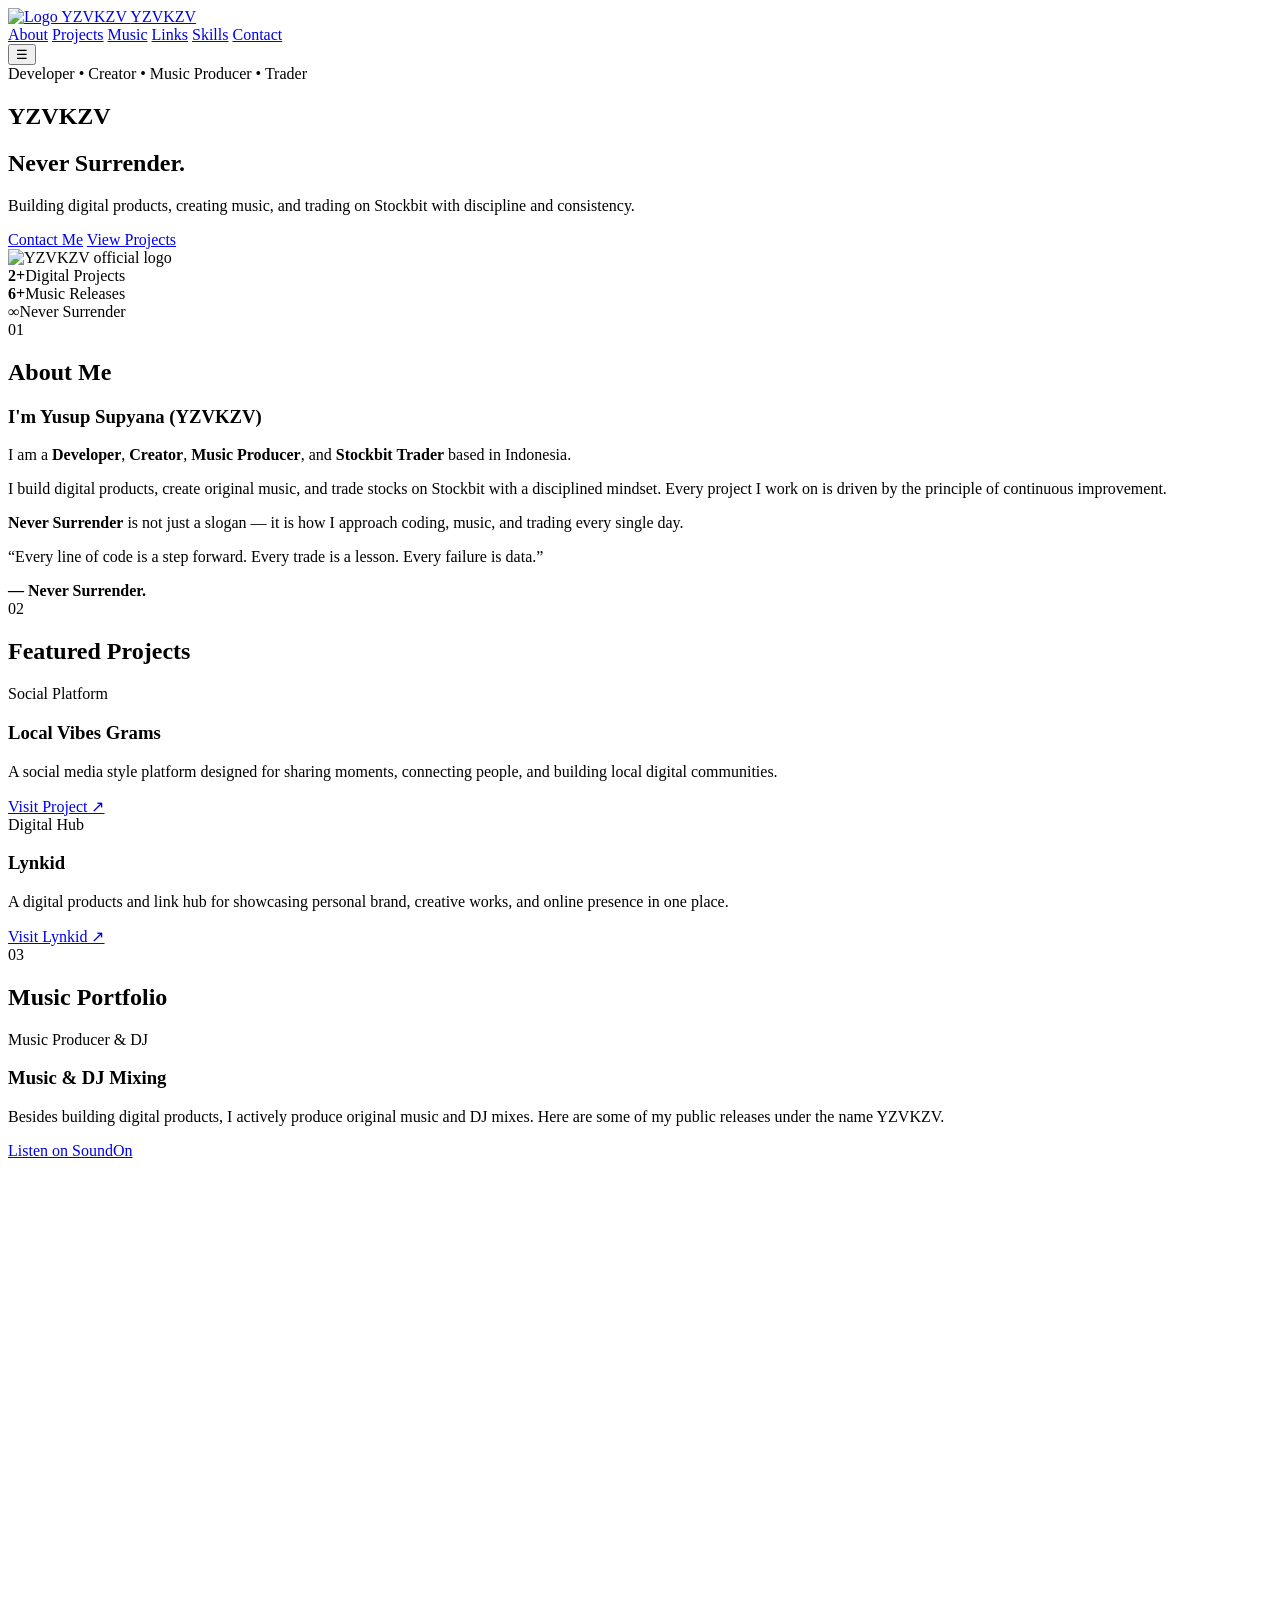
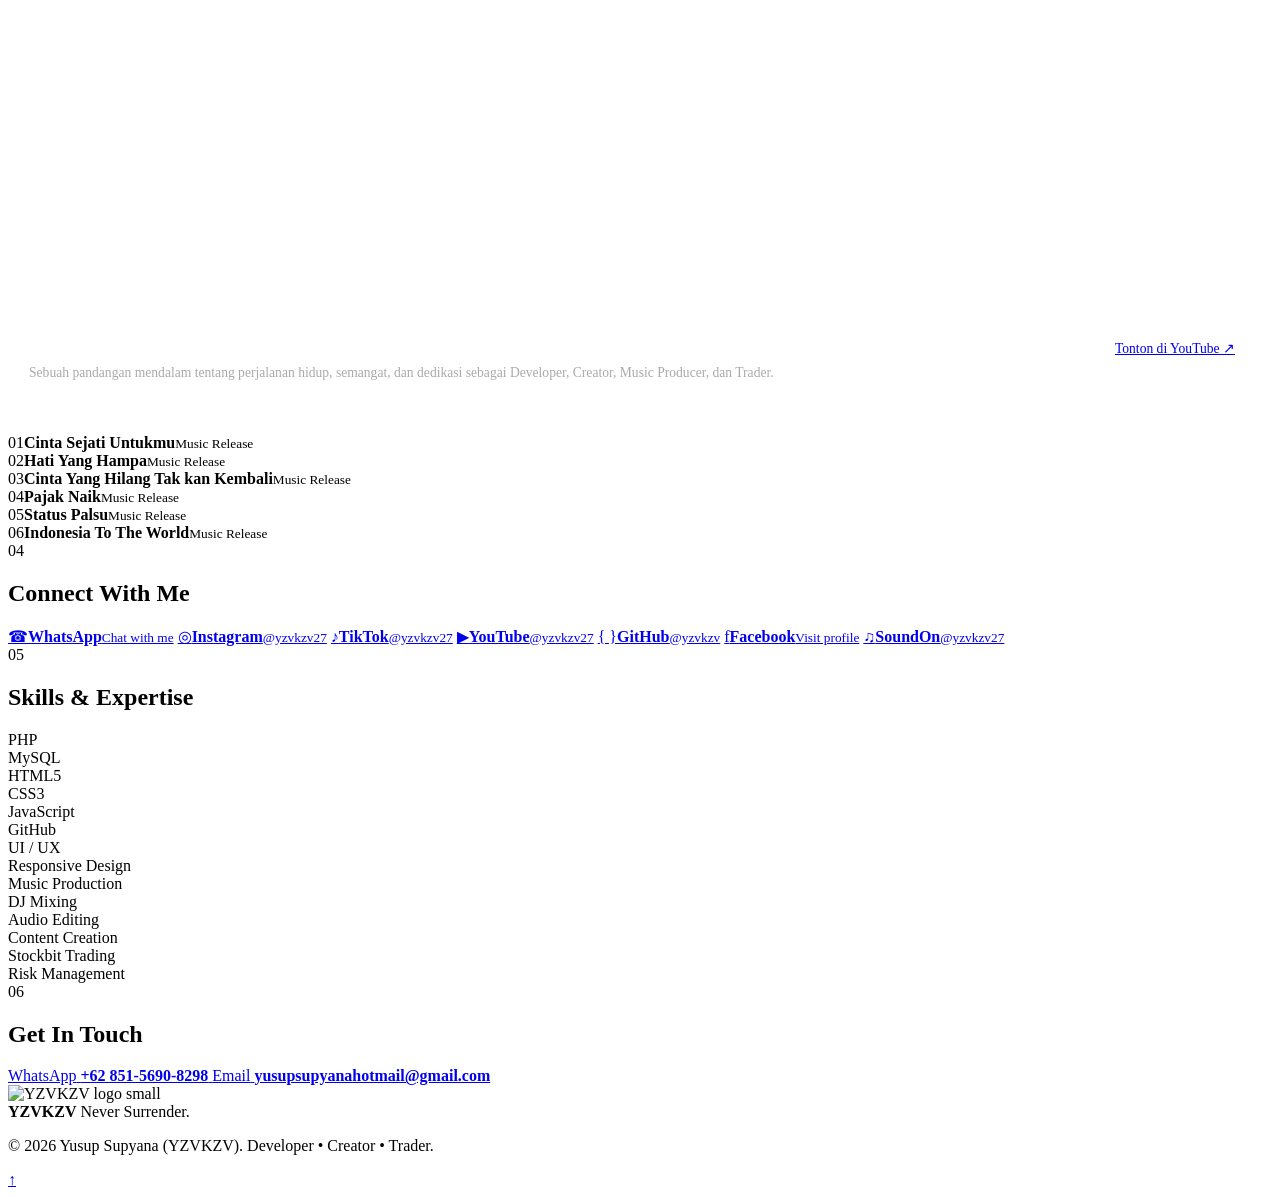
==== index.html @ 83bb93ad "Add files via upload" ====
<!DOCTYPE html>
<html lang="id">
<head>
  <meta charset="UTF-8" />
  <meta name="viewport" content="width=device-width, initial-scale=1.0" />
  <title>YZVKZV | Yusup Supyana - Developer, Creator, Music Producer & Trader</title>
  <meta name="description" content="Official portfolio of Yusup Supyana (YZVKZV) — Developer, Creator, Music Producer, and Stockbit Trader. Building digital products, creating music, and trading with discipline." />
  <meta name="keywords" content="YZVKZV, Yusup Supyana, Developer, Creator, Music Producer, Stockbit Trader, Web Developer Indonesia, Local Vibes Grams, Lynkid" />
  <meta name="author" content="Yusup Supyana" />
  <meta name="robots" content="index, follow" />
  <link rel="canonical" href="https://yzvkzv.page.gd/" />

  <meta property="og:title" content="YZVKZV - Developer • Creator • Music Producer • Trader" />
  <meta property="og:description" content="Official portfolio of Yusup Supyana (YZVKZV). Developer, Creator, Music Producer & Stockbit Trader. Never Surrender." />
  <meta property="og:image" content="https://yzvkzv.page.gd/assets/yzvkzv-logo.png" />
  <meta property="og:url" content="https://yzvkzv.page.gd/" />
  <meta property="og:type" content="website" />

  <meta name="twitter:card" content="summary_large_image" />
  <meta name="twitter:title" content="YZVKZV - Developer • Creator • Music Producer • Trader" />
  <meta name="twitter:description" content="Official portfolio of Yusup Supyana (YZVKZV). Developer, Creator, Music Producer & Stockbit Trader." />
  <meta name="twitter:image" content="https://yzvkzv.page.gd/assets/yzvkzv-logo.png" />

  <link rel="icon" href="assets/yzvkzv-logo.png" />
  <link rel="stylesheet" href="assets/style.css" />

  <script type="application/ld+json">
  {
    "@context": "https://schema.org",
    "@type": "Person",
    "name": "Yusup Supyana",
    "alternateName": "YZVKZV",
    "url": "https://yzvkzv.page.gd/",
    "email": "mailto:yusupsupyanahotmail@gmail.com",
    "sameAs": [
      "https://github.com/yzvkzv",
      "https://instagram.com/yzvkzv27",
      "https://tiktok.com/@yzvkzv27",
      "https://www.youtube.com/@yzvkzv27",
      "https://www.facebook.com/share/18hM4KoPuU/",
      "https://lynk.id/yzvkzv",
      "https://hangoutwithme.fwh.is",
      "https://www.soundon.global/bio/yzvkzv27"
    ],
    "jobTitle": "Developer, Creator, Music Producer, Stockbit Trader"
  }
  </script>
</head>
<body>
  <div class="bg-glow glow-a"></div>
  <div class="bg-glow glow-b"></div>
  <div class="grid-bg"></div>

  <header class="nav">
    <a class="brand" href="#home" aria-label="YZVKZV Home">
      <img src="assets/yzvkzv-logo.png" alt="Logo YZVKZV" />
      <span>YZVKZV</span>
    </a>
    <nav class="nav-links" id="navLinks">
      <a href="#about">About</a>
      <a href="#projects">Projects</a>
      <a href="#music">Music</a>
      <a href="#links">Links</a>
      <a href="#skills">Skills</a>
      <a href="#contact">Contact</a>
    </nav>
    <button class="menu-btn" id="menuBtn" aria-label="Buka menu">☰</button>
  </header>

  <main>
    <!-- HERO -->
    <section class="hero section" id="home">
      <div class="hero-copy reveal">
        <div class="badge">Developer • Creator • Music Producer • Trader</div>
        <h1>YZVKZV</h1>
        <h2>Never <span>Surrender.</span></h2>
        <p>Building digital products, creating music, and trading on Stockbit with discipline and consistency.</p>
        <div class="hero-actions">
          <a class="btn primary" href="https://wa.me/6285156908298" target="_blank" rel="noopener">Contact Me</a>
          <a class="btn ghost" href="#projects">View Projects</a>
        </div>
      </div>
      <div class="hero-logo reveal delay-1">
        <div class="logo-orbit"></div>
        <img src="assets/yzvkzv-logo.png" alt="YZVKZV official logo" />
      </div>
    </section>

    <!-- STATS -->
    <section class="stats reveal" aria-label="Portfolio stats">
      <div><strong>2+</strong><span>Digital Projects</span></div>
      <div><strong>6+</strong><span>Music Releases</span></div>
      <div><strong>∞</strong><span>Never Surrender</span></div>
    </section>

    <!-- ABOUT -->
    <section class="section about" id="about">
      <div class="section-title reveal">
        <span>01</span>
        <h2>About Me</h2>
      </div>
      <div class="about-grid">
        <article class="glass-card reveal">
          <h3>I'm Yusup Supyana (YZVKZV)</h3>
          <p>I am a <strong>Developer</strong>, <strong>Creator</strong>, <strong>Music Producer</strong>, and <strong>Stockbit Trader</strong> based in Indonesia.</p>
          <p>I build digital products, create original music, and trade stocks on Stockbit with a disciplined mindset. Every project I work on is driven by the principle of continuous improvement.</p>
          <p><strong>Never Surrender</strong> is not just a slogan — it is how I approach coding, music, and trading every single day.</p>
        </article>
        <article class="quote-card reveal delay-1">
          <p>“Every line of code is a step forward. Every trade is a lesson. Every failure is data.”</p>
          <strong>— Never Surrender.</strong>
        </article>
      </div>
    </section>

    <!-- PROJECTS -->
    <section class="section projects" id="projects">
      <div class="section-title reveal">
        <span>02</span>
        <h2>Featured Projects</h2>
      </div>
      <div class="project-grid">
        <article class="project-card reveal">
          <div class="project-tag">Social Platform</div>
          <h3>Local Vibes Grams</h3>
          <p>A social media style platform designed for sharing moments, connecting people, and building local digital communities.</p>
          <a href="https://hangoutwithme.fwh.is" target="_blank" rel="noopener">Visit Project ↗</a>
        </article>
        <article class="project-card reveal delay-1">
          <div class="project-tag cyan">Digital Hub</div>
          <h3>Lynkid</h3>
          <p>A digital products and link hub for showcasing personal brand, creative works, and online presence in one place.</p>
          <a href="https://lynk.id/yzvkzv" target="_blank" rel="noopener">Visit Lynkid ↗</a>
        </article>
      </div>
    </section>

    <!-- MUSIC -->
    <section class="section music" id="music">
      <div class="section-title reveal">
        <span>03</span>
        <h2>Music Portfolio</h2>
      </div>
      <div class="music-hero reveal">
        <div>
          <div class="project-tag cyan">Music Producer & DJ</div>
          <h3>Music & DJ Mixing</h3>
          <p>Besides building digital products, I actively produce original music and DJ mixes. Here are some of my public releases under the name YZVKZV.</p>
        </div>
        <a class="btn primary" href="https://www.soundon.global/bio/yzvkzv27" target="_blank" rel="noopener">Listen on SoundOn</a>
      </div>

      <!-- VIDEO BIOGRAFI YOUTUBE EMBED -->
      <div class="reveal" style="margin: 2rem 0; background: rgba(255, 255, 255, 0.03); border: 1px solid rgba(255, 255, 255, 0.08); padding: 1.25rem; border-radius: 20px; backdrop-filter: blur(10px);">
        <div style="position: relative; width: 100%; padding-bottom: 56.25%; height: 0; border-radius: 12px; overflow: hidden; margin-bottom: 1rem;">
          <iframe style="position: absolute; top: 0; left: 0; width: 100%; height: 100%; border: 0;" src="https://www.youtube.com/embed/jKd2DM9KTEI" title="BIOGRAFI YZVKZV | Never Surrender" allow="accelerometer; autoplay; clipboard-write; encrypted-media; gyroscope; picture-in-picture" allowfullscreen></iframe>
        </div>
        <div style="display: flex; justify-content: space-between; align-items: center; flex-wrap: wrap; gap: 1rem;">
          <div>
            <h4 style="font-size: 1.1rem; color: #fff; margin-bottom: 0.25rem;">BIOGRAFI YZVKZV | Never Surrender</h4>
            <p style="font-size: 0.85rem; color: var(--text-muted, #aaa); margin: 0;">Sebuah pandangan mendalam tentang perjalanan hidup, semangat, dan dedikasi sebagai Developer, Creator, Music Producer, dan Trader.</p>
          </div>
          <a class="btn ghost" href="https://www.youtube.com/@yzvkzv27" target="_blank" rel="noopener" style="font-size: 0.85rem; padding: 0.5rem 1rem;">Tonton di YouTube ↗</a>
        </div>
      </div>
      <!-- AKHIR VIDEO BIOGRAFI -->

      <div class="release-grid">
        <article class="release-card reveal"><span>01</span><strong>Cinta Sejati Untukmu</strong><small>Music Release</small></article>
        <article class="release-card reveal"><span>02</span><strong>Hati Yang Hampa</strong><small>Music Release</small></article>
        <article class="release-card reveal"><span>03</span><strong>Cinta Yang Hilang Tak kan Kembali</strong><small>Music Release</small></article>
        <article class="release-card reveal"><span>04</span><strong>Pajak Naik</strong><small>Music Release</small></article>
        <article class="release-card reveal"><span>05</span><strong>Status Palsu</strong><small>Music Release</small></article>
        <article class="release-card reveal"><span>06</span><strong>Indonesia To The World</strong><small>Music Release</small></article>
      </div>
    </section>

    <!-- LINKS -->
    <section class="section links" id="links">
      <div class="section-title reveal">
        <span>04</span>
        <h2>Connect With Me</h2>
      </div>
      <div class="link-grid">
        <a class="link-card reveal" href="https://wa.me/6285156908298" target="_blank" rel="noopener"><span>☎</span><strong>WhatsApp</strong><small>Chat with me</small></a>
        <a class="link-card reveal" href="https://instagram.com/yzvkzv27" target="_blank" rel="noopener"><span>◎</span><strong>Instagram</strong><small>@yzvkzv27</small></a>
        <a class="link-card reveal" href="https://tiktok.com/@yzvkzv27" target="_blank" rel="noopener"><span>♪</span><strong>TikTok</strong><small>@yzvkzv27</small></a>
        <a class="link-card reveal" href="https://www.youtube.com/@yzvkzv27" target="_blank" rel="noopener"><span>▶</span><strong>YouTube</strong><small>@yzvkzv27</small></a>
        <a class="link-card reveal" href="https://github.com/yzvkzv" target="_blank" rel="noopener"><span>{ }</span><strong>GitHub</strong><small>@yzvkzv</small></a>
        <a class="link-card reveal" href="https://www.facebook.com/share/18hM4KoPuU/" target="_blank" rel="noopener"><span>f</span><strong>Facebook</strong><small>Visit profile</small></a>
        <a class="link-card reveal" href="https://www.soundon.global/bio/yzvkzv27" target="_blank" rel="noopener"><span>♫</span><strong>SoundOn</strong><small>@yzvkzv27</small></a>
      </div>
    </section>

    <!-- SKILLS -->
    <section class="section skills" id="skills">
      <div class="section-title reveal">
        <span>05</span>
        <h2>Skills & Expertise</h2>
      </div>
      <div class="skill-grid reveal">
        <div>PHP</div>
        <div>MySQL</div>
        <div>HTML5</div>
        <div>CSS3</div>
        <div>JavaScript</div>
        <div>GitHub</div>
        <div>UI / UX</div>
        <div>Responsive Design</div>
        <div>Music Production</div>
        <div>DJ Mixing</div>
        <div>Audio Editing</div>
        <div>Content Creation</div>
        <div>Stockbit Trading</div>
        <div>Risk Management</div>
      </div>
    </section>

    <!-- CONTACT -->
    <section class="section contact" id="contact">
      <div class="section-title reveal">
        <span>06</span>
        <h2>Get In Touch</h2>
      </div>
      <div class="contact-grid">
        <a class="contact-card reveal" href="https://wa.me/6285156908298" target="_blank" rel="noopener">
          <span>WhatsApp</span>
          <strong>+62 851-5690-8298</strong>
        </a>
        <a class="contact-card reveal delay-1" href="mailto:yusupsupyanahotmail@gmail.com">
          <span>Email</span>
          <strong>yusupsupyanahotmail@gmail.com</strong>
        </a>
      </div>
    </section>
  </main>

  <footer class="footer">
    <div class="footer-brand">
      <img src="assets/yzvkzv-logo.png" alt="YZVKZV logo small" />
      <div>
        <strong>YZVKZV</strong>
        <span>Never Surrender.</span>
      </div>
    </div>
    <p>© 2026 Yusup Supyana (YZVKZV). Developer • Creator • Trader.</p>
    <a href="#home" class="top-btn">↑</a>
  </footer>

  <script src="assets/script.js"></script>
</body>
</html>
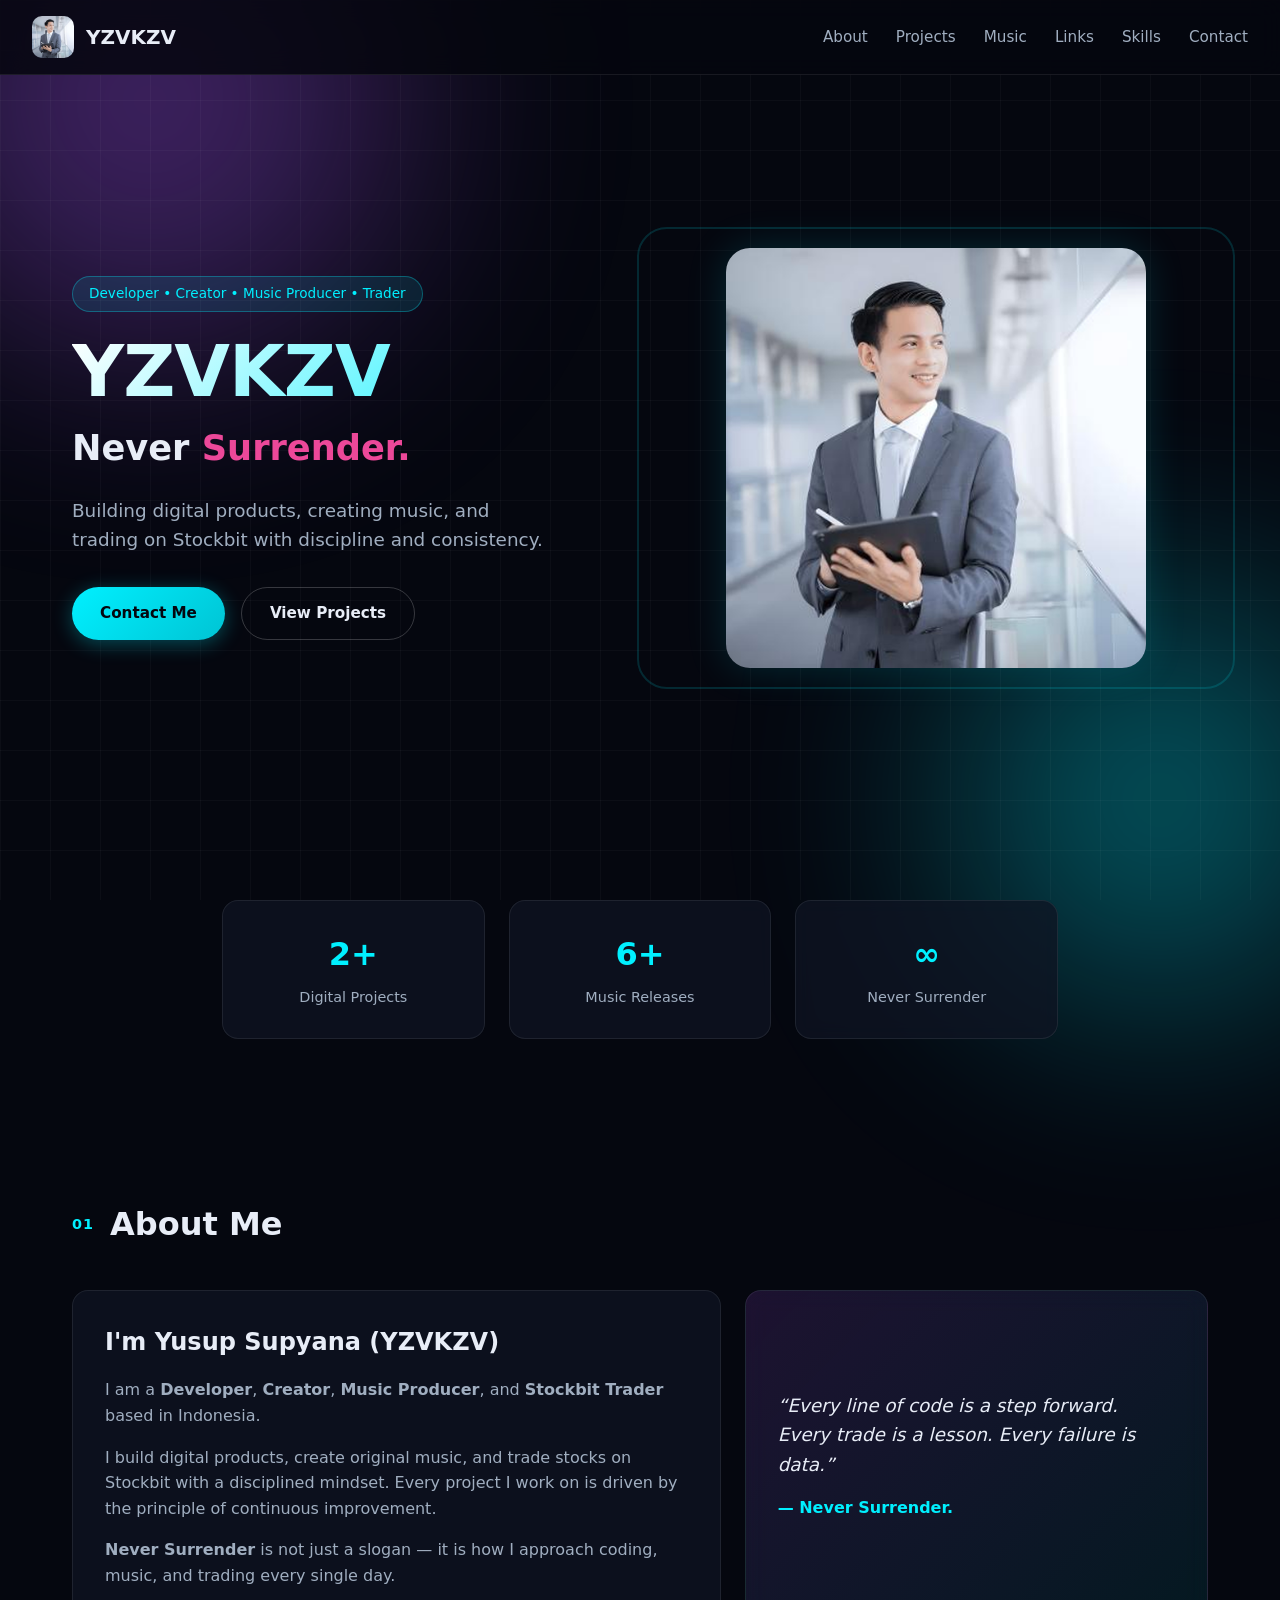
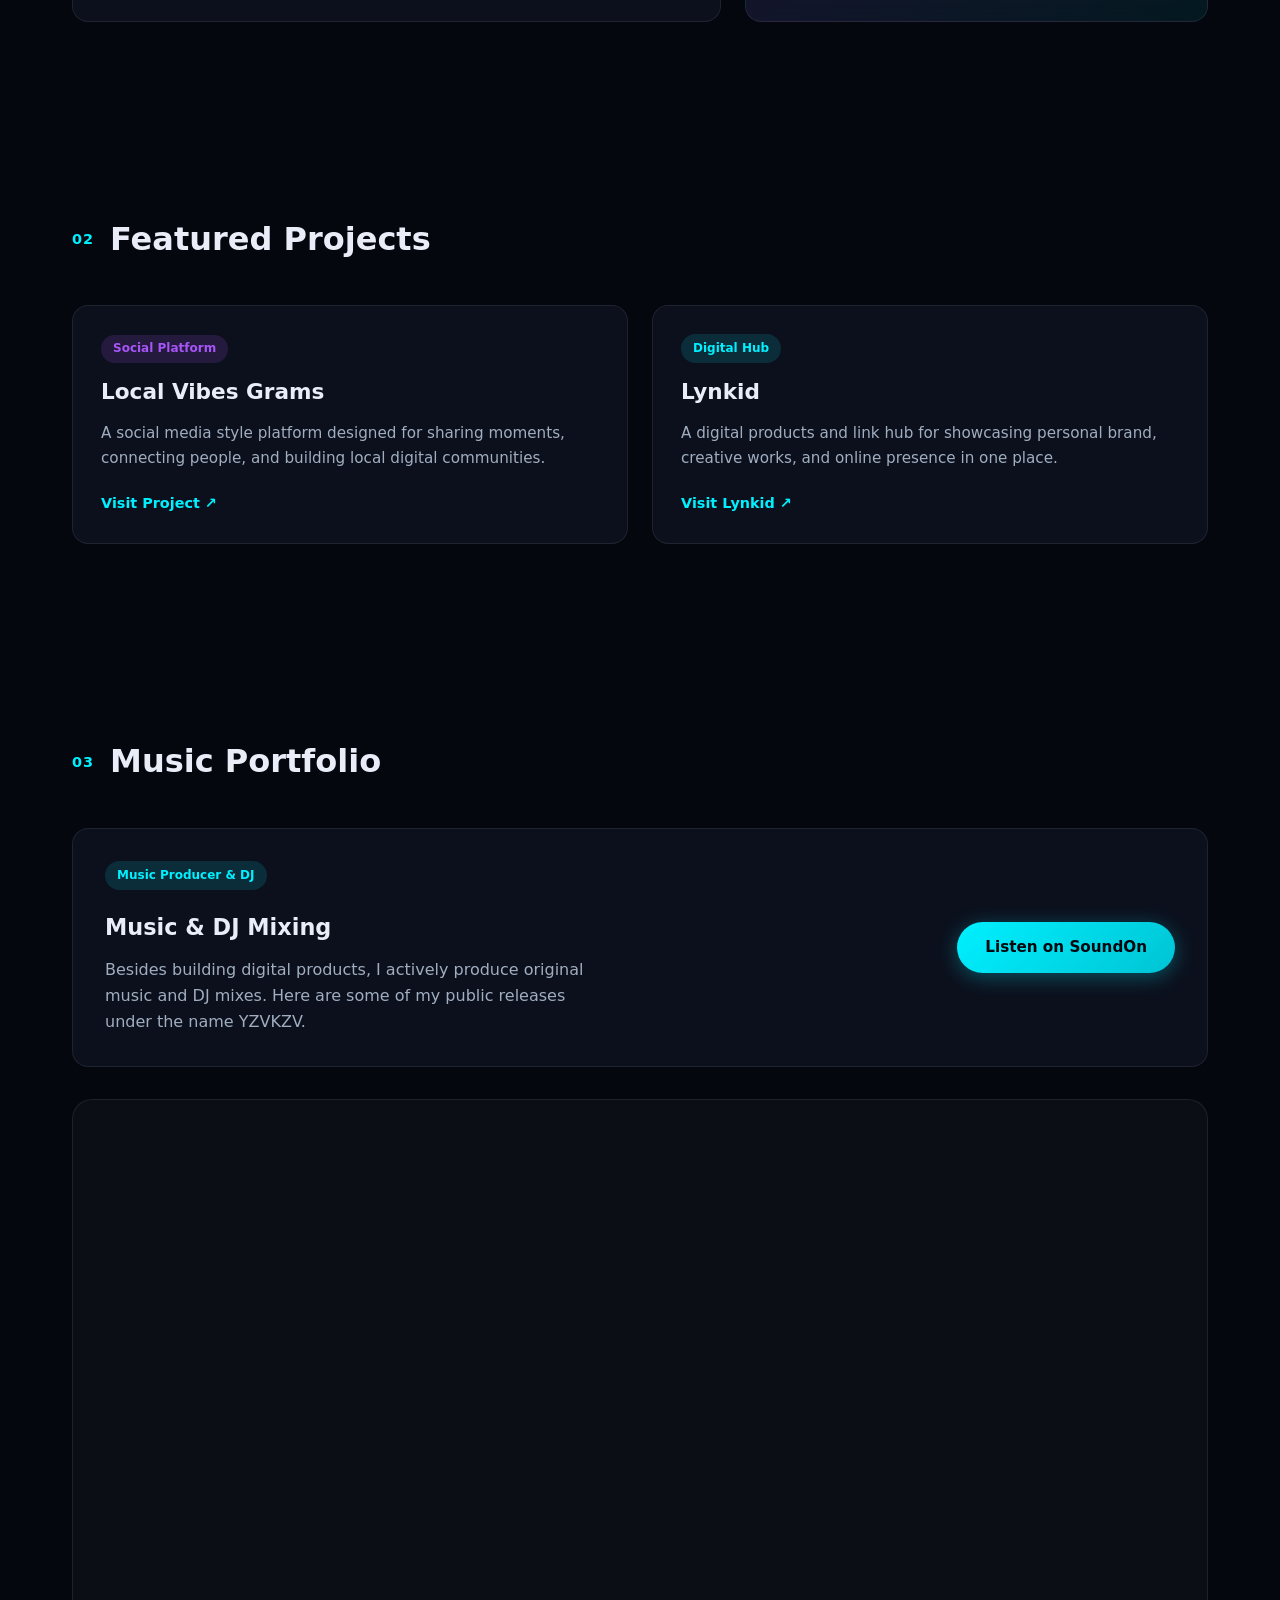
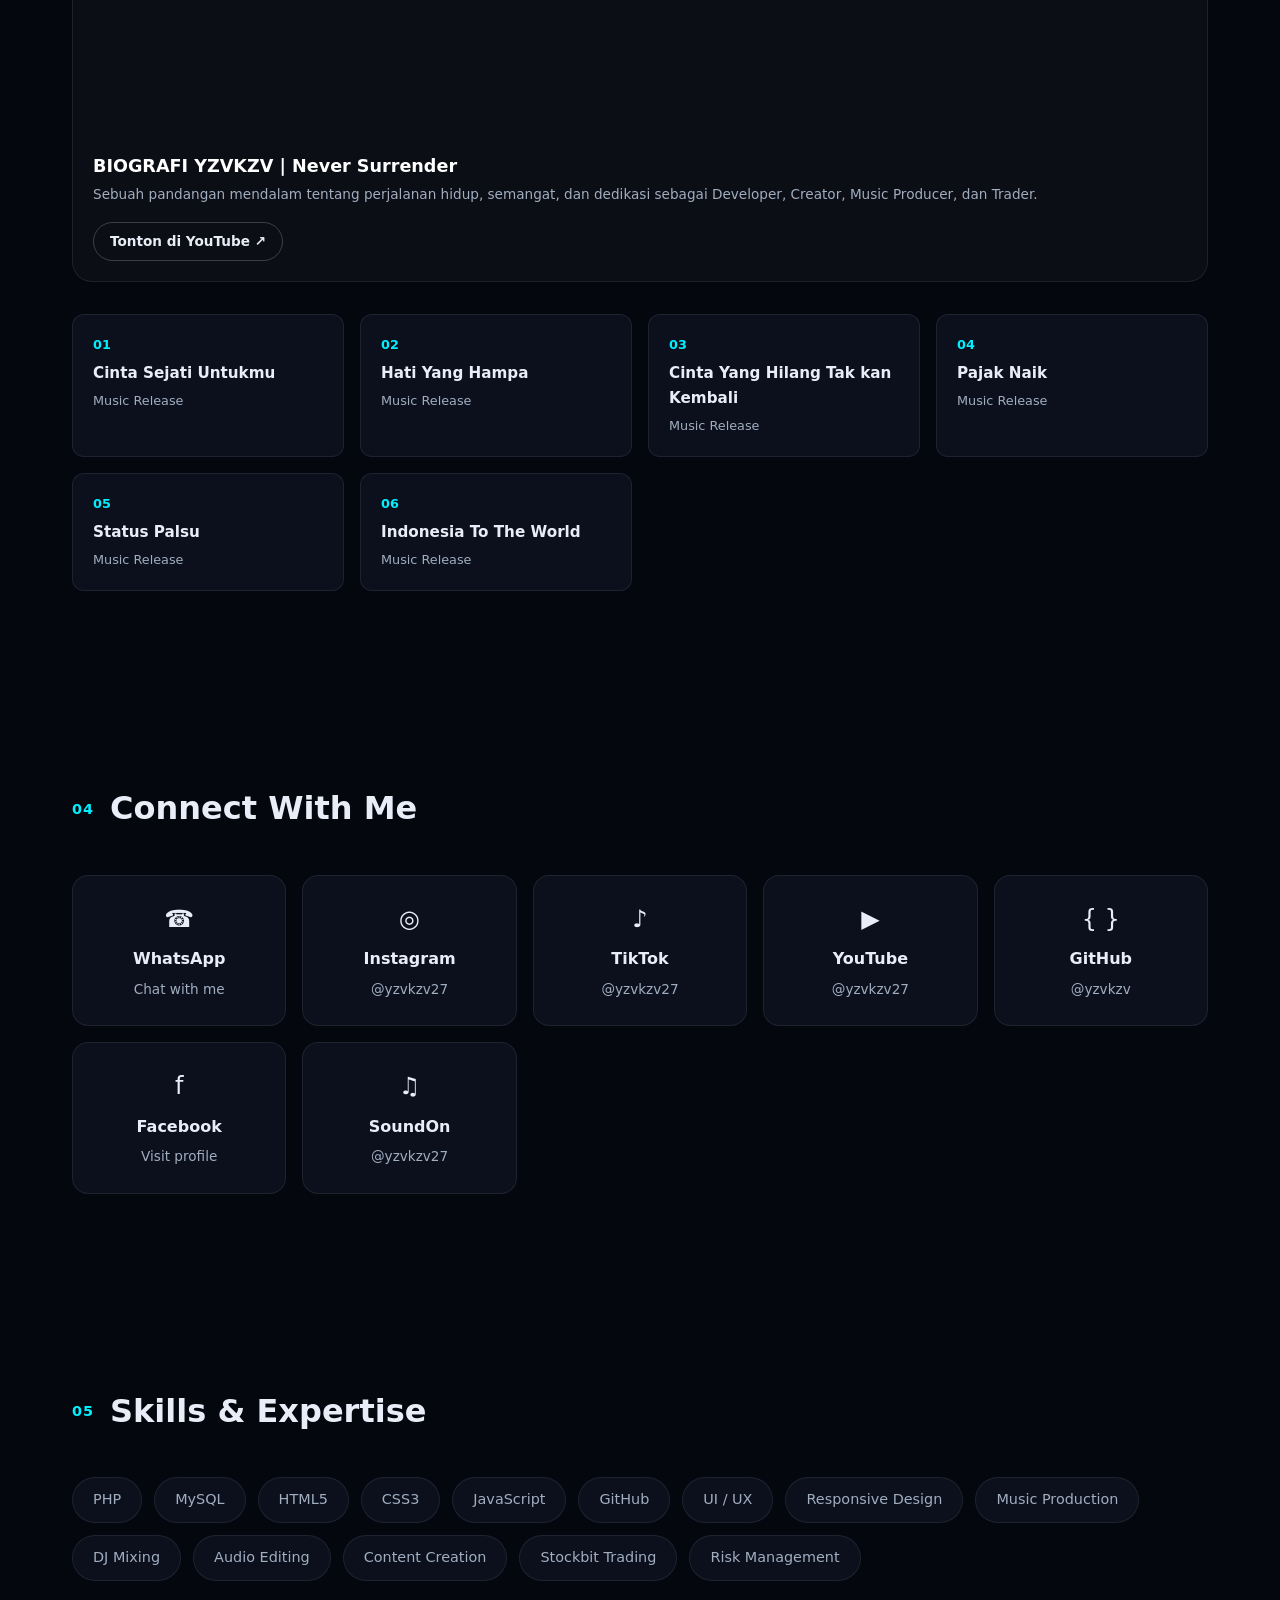
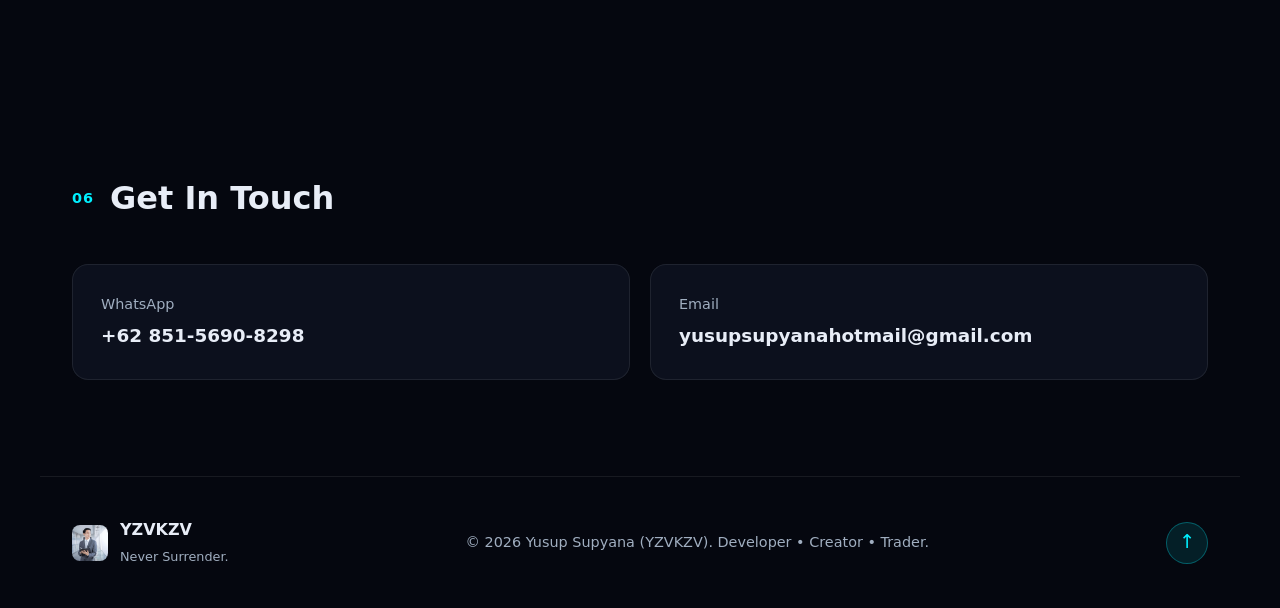
==== commit ad79e443: "Update canonical and Open Graph URLs to GitHub Pages" ====
--- a/index.html
+++ b/index.html
@@ -8,18 +8,18 @@
   <meta name="keywords" content="YZVKZV, Yusup Supyana, Developer, Creator, Music Producer, Stockbit Trader, Web Developer Indonesia, Local Vibes Grams, Lynkid" />
   <meta name="author" content="Yusup Supyana" />
   <meta name="robots" content="index, follow" />
-  <link rel="canonical" href="https://yzvkzv.page.gd/" />
+  <link rel="canonical" href="https://yzvkzv.github.io/" />
 
   <meta property="og:title" content="YZVKZV - Developer • Creator • Music Producer • Trader" />
   <meta property="og:description" content="Official portfolio of Yusup Supyana (YZVKZV). Developer, Creator, Music Producer & Stockbit Trader. Never Surrender." />
-  <meta property="og:image" content="https://yzvkzv.page.gd/assets/yzvkzv-logo.png" />
-  <meta property="og:url" content="https://yzvkzv.page.gd/" />
+  <meta property="og:image" content="https://yzvkzv.github.io/assets/yzvkzv-logo.png" />
+  <meta property="og:url" content="https://yzvkzv.github.io/" />
   <meta property="og:type" content="website" />
 
   <meta name="twitter:card" content="summary_large_image" />
   <meta name="twitter:title" content="YZVKZV - Developer • Creator • Music Producer • Trader" />
   <meta name="twitter:description" content="Official portfolio of Yusup Supyana (YZVKZV). Developer, Creator, Music Producer & Stockbit Trader." />
-  <meta name="twitter:image" content="https://yzvkzv.page.gd/assets/yzvkzv-logo.png" />
+  <meta name="twitter:image" content="https://yzvkzv.github.io/assets/yzvkzv-logo.png" />
 
   <link rel="icon" href="assets/yzvkzv-logo.png" />
   <link rel="stylesheet" href="assets/style.css" />
@@ -30,7 +30,7 @@
     "@type": "Person",
     "name": "Yusup Supyana",
     "alternateName": "YZVKZV",
-    "url": "https://yzvkzv.page.gd/",
+    "url": "https://yzvkzv.github.io/",
     "email": "mailto:yusupsupyanahotmail@gmail.com",
     "sameAs": [
       "https://github.com/yzvkzv",
@@ -249,4 +249,4 @@
 
   <script src="assets/script.js"></script>
 </body>
-</html>+</html>
--- a/assets/style.css
+++ b/assets/style.css
@@ -0,0 +1,732 @@
+/* ================================
+   YZVKZV Portfolio - Professional Style
+   ================================ */
+
+:root {
+  --bg: #05070f;
+  --bg-card: rgba(15, 20, 35, 0.75);
+  --text: #e8edf7;
+  --text-muted: #a0aec0;
+  --primary: #00f0ff;
+  --secondary: #a855f7;
+  --accent: #ec4899;
+  --border: rgba(255, 255, 255, 0.08);
+  --glow: 0 0 40px rgba(0, 240, 255, 0.15);
+  --radius: 16px;
+  --transition: 0.3s ease;
+}
+
+* {
+  margin: 0;
+  padding: 0;
+  box-sizing: border-box;
+}
+
+html {
+  scroll-behavior: smooth;
+}
+
+body {
+  font-family: 'Segoe UI', system-ui, -apple-system, sans-serif;
+  background: var(--bg);
+  color: var(--text);
+  line-height: 1.6;
+  overflow-x: hidden;
+}
+
+/* Background Effects */
+.bg-glow {
+  position: fixed;
+  border-radius: 50%;
+  filter: blur(120px);
+  opacity: 0.35;
+  z-index: -2;
+  pointer-events: none;
+}
+
+.glow-a {
+  width: 500px;
+  height: 500px;
+  background: var(--secondary);
+  top: -150px;
+  left: -100px;
+}
+
+.glow-b {
+  width: 400px;
+  height: 400px;
+  background: var(--primary);
+  bottom: -100px;
+  right: -80px;
+}
+
+.grid-bg {
+  position: fixed;
+  inset: 0;
+  background-image: 
+    linear-gradient(rgba(255,255,255,0.03) 1px, transparent 1px),
+    linear-gradient(90deg, rgba(255,255,255,0.03) 1px, transparent 1px);
+  background-size: 50px 50px;
+  z-index: -1;
+  pointer-events: none;
+}
+
+/* ================= NAV ================= */
+.nav {
+  position: fixed;
+  top: 0;
+  left: 0;
+  right: 0;
+  z-index: 1000;
+  display: flex;
+  align-items: center;
+  justify-content: space-between;
+  padding: 1rem 2rem;
+  background: rgba(5, 7, 15, 0.85);
+  backdrop-filter: blur(12px);
+  border-bottom: 1px solid var(--border);
+}
+
+.brand {
+  display: flex;
+  align-items: center;
+  gap: 0.75rem;
+  text-decoration: none;
+  color: var(--text);
+  font-weight: 700;
+  font-size: 1.25rem;
+}
+
+.brand img {
+  width: 42px;
+  height: 42px;
+  border-radius: 10px;
+  object-fit: cover;
+}
+
+.nav-links {
+  display: flex;
+  gap: 1.75rem;
+}
+
+.nav-links a {
+  color: var(--text-muted);
+  text-decoration: none;
+  font-size: 0.95rem;
+  font-weight: 500;
+  transition: color var(--transition);
+}
+
+.nav-links a:hover,
+.nav-links a.active {
+  color: var(--primary);
+}
+
+.menu-btn {
+  display: none;
+  background: none;
+  border: none;
+  color: var(--text);
+  font-size: 1.5rem;
+  cursor: pointer;
+}
+
+/* ================= SECTIONS ================= */
+.section {
+  padding: 6rem 2rem;
+  max-width: 1200px;
+  margin: 0 auto;
+}
+
+.section-title {
+  display: flex;
+  align-items: center;
+  gap: 1rem;
+  margin-bottom: 2.5rem;
+}
+
+.section-title span {
+  font-size: 0.9rem;
+  color: var(--primary);
+  font-weight: 600;
+  letter-spacing: 1px;
+}
+
+.section-title h2 {
+  font-size: 2rem;
+  font-weight: 700;
+}
+
+/* ================= HERO ================= */
+.hero {
+  min-height: 100vh;
+  display: grid;
+  grid-template-columns: 1fr 1fr;
+  align-items: center;
+  gap: 3rem;
+  padding-top: 7rem;
+}
+
+.hero-copy .badge {
+  display: inline-block;
+  padding: 0.4rem 1rem;
+  background: rgba(0, 240, 255, 0.1);
+  border: 1px solid rgba(0, 240, 255, 0.3);
+  border-radius: 50px;
+  font-size: 0.85rem;
+  color: var(--primary);
+  margin-bottom: 1.25rem;
+  font-weight: 500;
+}
+
+.hero-copy h1 {
+  font-size: 4.5rem;
+  font-weight: 800;
+  letter-spacing: -1px;
+  line-height: 1.1;
+  background: linear-gradient(135deg, #fff 0%, var(--primary) 100%);
+  -webkit-background-clip: text;
+  -webkit-text-fill-color: transparent;
+  background-clip: text;
+  margin-bottom: 0.5rem;
+}
+
+.hero-copy h2 {
+  font-size: 2.2rem;
+  font-weight: 600;
+  color: var(--text);
+  margin-bottom: 1.25rem;
+}
+
+.hero-copy h2 span {
+  color: var(--accent);
+}
+
+.hero-copy p {
+  font-size: 1.15rem;
+  color: var(--text-muted);
+  max-width: 480px;
+  margin-bottom: 2rem;
+}
+
+.hero-actions {
+  display: flex;
+  gap: 1rem;
+  flex-wrap: wrap;
+}
+
+.btn {
+  display: inline-flex;
+  align-items: center;
+  justify-content: center;
+  padding: 0.85rem 1.75rem;
+  border-radius: 50px;
+  font-weight: 600;
+  font-size: 0.95rem;
+  text-decoration: none;
+  transition: all var(--transition);
+}
+
+.btn.primary {
+  background: linear-gradient(135deg, var(--primary), #00c4d4);
+  color: #05070f;
+  box-shadow: 0 4px 20px rgba(0, 240, 255, 0.3);
+}
+
+.btn.primary:hover {
+  transform: translateY(-2px);
+  box-shadow: 0 6px 25px rgba(0, 240, 255, 0.45);
+}
+
+.btn.ghost {
+  background: transparent;
+  color: var(--text);
+  border: 1px solid rgba(255, 255, 255, 0.2);
+}
+
+.btn.ghost:hover {
+  border-color: var(--primary);
+  color: var(--primary);
+}
+
+.hero-logo {
+  position: relative;
+  display: flex;
+  justify-content: center;
+  align-items: center;
+}
+
+.hero-logo img {
+  width: 100%;
+  max-width: 420px;
+  border-radius: 24px;
+  box-shadow: var(--glow);
+  position: relative;
+  z-index: 2;
+}
+
+.logo-orbit {
+  position: absolute;
+  width: 110%;
+  height: 110%;
+  border: 2px solid rgba(0, 240, 255, 0.15);
+  border-radius: 30px;
+  animation: pulse 4s ease-in-out infinite;
+}
+
+@keyframes pulse {
+  0%, 100% { transform: scale(1); opacity: 0.5; }
+  50% { transform: scale(1.03); opacity: 0.8; }
+}
+
+/* ================= STATS ================= */
+.stats {
+  display: grid;
+  grid-template-columns: repeat(3, 1fr);
+  gap: 1.5rem;
+  max-width: 900px;
+  margin: 0 auto 4rem;
+  padding: 0 2rem;
+}
+
+.stats > div {
+  background: var(--bg-card);
+  border: 1px solid var(--border);
+  border-radius: var(--radius);
+  padding: 1.75rem 1rem;
+  text-align: center;
+  backdrop-filter: blur(10px);
+}
+
+.stats strong {
+  display: block;
+  font-size: 2rem;
+  color: var(--primary);
+  margin-bottom: 0.25rem;
+}
+
+.stats span {
+  font-size: 0.9rem;
+  color: var(--text-muted);
+}
+
+/* ================= ABOUT ================= */
+.about-grid {
+  display: grid;
+  grid-template-columns: 1.4fr 1fr;
+  gap: 1.5rem;
+}
+
+.glass-card,
+.quote-card {
+  background: var(--bg-card);
+  border: 1px solid var(--border);
+  border-radius: var(--radius);
+  padding: 2rem;
+  backdrop-filter: blur(12px);
+}
+
+.glass-card h3 {
+  font-size: 1.5rem;
+  margin-bottom: 1rem;
+}
+
+.glass-card p {
+  color: var(--text-muted);
+  margin-bottom: 1rem;
+}
+
+.glass-card p:last-child {
+  margin-bottom: 0;
+}
+
+.quote-card {
+  display: flex;
+  flex-direction: column;
+  justify-content: center;
+  background: linear-gradient(135deg, rgba(168, 85, 247, 0.15), rgba(0, 240, 255, 0.08));
+}
+
+.quote-card p {
+  font-size: 1.15rem;
+  font-style: italic;
+  margin-bottom: 1rem;
+  color: var(--text);
+}
+
+.quote-card strong {
+  color: var(--primary);
+}
+
+/* ================= PROJECTS ================= */
+.project-grid {
+  display: grid;
+  grid-template-columns: repeat(auto-fit, minmax(300px, 1fr));
+  gap: 1.5rem;
+}
+
+.project-card {
+  background: var(--bg-card);
+  border: 1px solid var(--border);
+  border-radius: var(--radius);
+  padding: 1.75rem;
+  transition: all var(--transition);
+  backdrop-filter: blur(10px);
+}
+
+.project-card:hover {
+  border-color: rgba(0, 240, 255, 0.3);
+  transform: translateY(-4px);
+  box-shadow: var(--glow);
+}
+
+.project-tag {
+  display: inline-block;
+  font-size: 0.75rem;
+  padding: 0.3rem 0.75rem;
+  background: rgba(168, 85, 247, 0.15);
+  color: var(--secondary);
+  border-radius: 50px;
+  margin-bottom: 0.75rem;
+  font-weight: 600;
+}
+
+.project-tag.cyan {
+  background: rgba(0, 240, 255, 0.12);
+  color: var(--primary);
+}
+
+.project-card h3 {
+  font-size: 1.35rem;
+  margin-bottom: 0.75rem;
+}
+
+.project-card p {
+  color: var(--text-muted);
+  font-size: 0.95rem;
+  margin-bottom: 1.25rem;
+}
+
+.project-card a {
+  color: var(--primary);
+  text-decoration: none;
+  font-weight: 600;
+  font-size: 0.9rem;
+}
+
+.project-card a:hover {
+  text-decoration: underline;
+}
+
+/* ================= MUSIC ================= */
+.music-hero {
+  display: flex;
+  justify-content: space-between;
+  align-items: center;
+  gap: 2rem;
+  background: var(--bg-card);
+  border: 1px solid var(--border);
+  border-radius: var(--radius);
+  padding: 2rem;
+  margin-bottom: 2rem;
+  backdrop-filter: blur(10px);
+}
+
+.music-hero h3 {
+  font-size: 1.4rem;
+  margin: 0.5rem 0 0.75rem;
+}
+
+.music-hero p {
+  color: var(--text-muted);
+  max-width: 500px;
+}
+
+.release-grid {
+  display: grid;
+  grid-template-columns: repeat(auto-fit, minmax(220px, 1fr));
+  gap: 1rem;
+}
+
+.release-card {
+  background: var(--bg-card);
+  border: 1px solid var(--border);
+  border-radius: 12px;
+  padding: 1.25rem;
+  display: flex;
+  flex-direction: column;
+  gap: 0.35rem;
+  transition: border-color var(--transition);
+}
+
+.release-card:hover {
+  border-color: rgba(0, 240, 255, 0.25);
+}
+
+.release-card span {
+  font-size: 0.8rem;
+  color: var(--primary);
+  font-weight: 600;
+}
+
+.release-card strong {
+  font-size: 0.95rem;
+}
+
+.release-card small {
+  color: var(--text-muted);
+  font-size: 0.8rem;
+}
+
+/* ================= LINKS ================= */
+.link-grid {
+  display: grid;
+  grid-template-columns: repeat(auto-fit, minmax(180px, 1fr));
+  gap: 1rem;
+}
+
+.link-card {
+  background: var(--bg-card);
+  border: 1px solid var(--border);
+  border-radius: var(--radius);
+  padding: 1.5rem 1.25rem;
+  text-decoration: none;
+  color: var(--text);
+  text-align: center;
+  transition: all var(--transition);
+  backdrop-filter: blur(8px);
+}
+
+.link-card:hover {
+  border-color: var(--primary);
+  transform: translateY(-3px);
+  box-shadow: 0 8px 25px rgba(0, 240, 255, 0.12);
+}
+
+.link-card span {
+  display: block;
+  font-size: 1.5rem;
+  margin-bottom: 0.5rem;
+}
+
+.link-card strong {
+  display: block;
+  margin-bottom: 0.25rem;
+}
+
+.link-card small {
+  color: var(--text-muted);
+  font-size: 0.85rem;
+}
+
+/* ================= SKILLS ================= */
+.skill-grid {
+  display: flex;
+  flex-wrap: wrap;
+  gap: 0.75rem;
+}
+
+.skill-grid div {
+  background: var(--bg-card);
+  border: 1px solid var(--border);
+  padding: 0.65rem 1.25rem;
+  border-radius: 50px;
+  font-size: 0.9rem;
+  color: var(--text-muted);
+  transition: all var(--transition);
+}
+
+.skill-grid div:hover {
+  border-color: var(--primary);
+  color: var(--primary);
+  background: rgba(0, 240, 255, 0.08);
+}
+
+/* ================= CONTACT ================= */
+.contact-grid {
+  display: grid;
+  grid-template-columns: repeat(auto-fit, minmax(280px, 1fr));
+  gap: 1.25rem;
+}
+
+.contact-card {
+  background: var(--bg-card);
+  border: 1px solid var(--border);
+  border-radius: var(--radius);
+  padding: 1.75rem;
+  text-decoration: none;
+  color: var(--text);
+  transition: all var(--transition);
+  backdrop-filter: blur(10px);
+}
+
+.contact-card:hover {
+  border-color: var(--primary);
+  transform: translateY(-3px);
+}
+
+.contact-card span {
+  display: block;
+  color: var(--text-muted);
+  font-size: 0.9rem;
+  margin-bottom: 0.35rem;
+}
+
+.contact-card strong {
+  font-size: 1.15rem;
+}
+
+/* ================= FOOTER ================= */
+.footer {
+  border-top: 1px solid var(--border);
+  padding: 2.5rem 2rem;
+  display: flex;
+  align-items: center;
+  justify-content: space-between;
+  flex-wrap: wrap;
+  gap: 1rem;
+  max-width: 1200px;
+  margin: 0 auto;
+}
+
+.footer-brand {
+  display: flex;
+  align-items: center;
+  gap: 0.75rem;
+}
+
+.footer-brand img {
+  width: 36px;
+  height: 36px;
+  border-radius: 8px;
+}
+
+.footer-brand strong {
+  display: block;
+  font-size: 1rem;
+}
+
+.footer-brand span {
+  font-size: 0.8rem;
+  color: var(--text-muted);
+}
+
+.footer p {
+  color: var(--text-muted);
+  font-size: 0.9rem;
+}
+
+.top-btn {
+  width: 42px;
+  height: 42px;
+  display: flex;
+  align-items: center;
+  justify-content: center;
+  background: rgba(0, 240, 255, 0.1);
+  border: 1px solid rgba(0, 240, 255, 0.3);
+  border-radius: 50%;
+  color: var(--primary);
+  text-decoration: none;
+  font-size: 1.2rem;
+  transition: all var(--transition);
+}
+
+.top-btn:hover {
+  background: var(--primary);
+  color: #05070f;
+}
+
+/* ================= REVEAL ANIMATION ================= */
+.reveal {
+  opacity: 0;
+  transform: translateY(30px);
+  transition: all 0.7s ease;
+}
+
+.reveal.active {
+  opacity: 1;
+  transform: translateY(0);
+}
+
+.delay-1 {
+  transition-delay: 0.15s;
+}
+
+/* ================= RESPONSIVE ================= */
+@media (max-width: 900px) {
+  .hero {
+    grid-template-columns: 1fr;
+    text-align: center;
+    padding-top: 6rem;
+  }
+
+  .hero-copy p {
+    margin-left: auto;
+    margin-right: auto;
+  }
+
+  .hero-actions {
+    justify-content: center;
+  }
+
+  .hero-logo {
+    order: -1;
+  }
+
+  .hero-logo img {
+    max-width: 280px;
+  }
+
+  .about-grid {
+    grid-template-columns: 1fr;
+  }
+
+  .music-hero {
+    flex-direction: column;
+    text-align: center;
+  }
+
+  .stats {
+    grid-template-columns: 1fr;
+  }
+}
+
+@media (max-width: 768px) {
+  .nav-links {
+    position: fixed;
+    top: 70px;
+    left: 0;
+    right: 0;
+    background: rgba(5, 7, 15, 0.98);
+    flex-direction: column;
+    padding: 1.5rem 2rem;
+    gap: 1.25rem;
+    border-bottom: 1px solid var(--border);
+    transform: translateY(-150%);
+    transition: transform 0.3s ease;
+  }
+
+  .nav-links.active {
+    transform: translateY(0);
+  }
+
+  .menu-btn {
+    display: block;
+  }
+
+  .hero-copy h1 {
+    font-size: 3rem;
+  }
+
+  .hero-copy h2 {
+    font-size: 1.6rem;
+  }
+
+  .section {
+    padding: 4rem 1.25rem;
+  }
+
+  .section-title h2 {
+    font-size: 1.6rem;
+  }
+                         }
